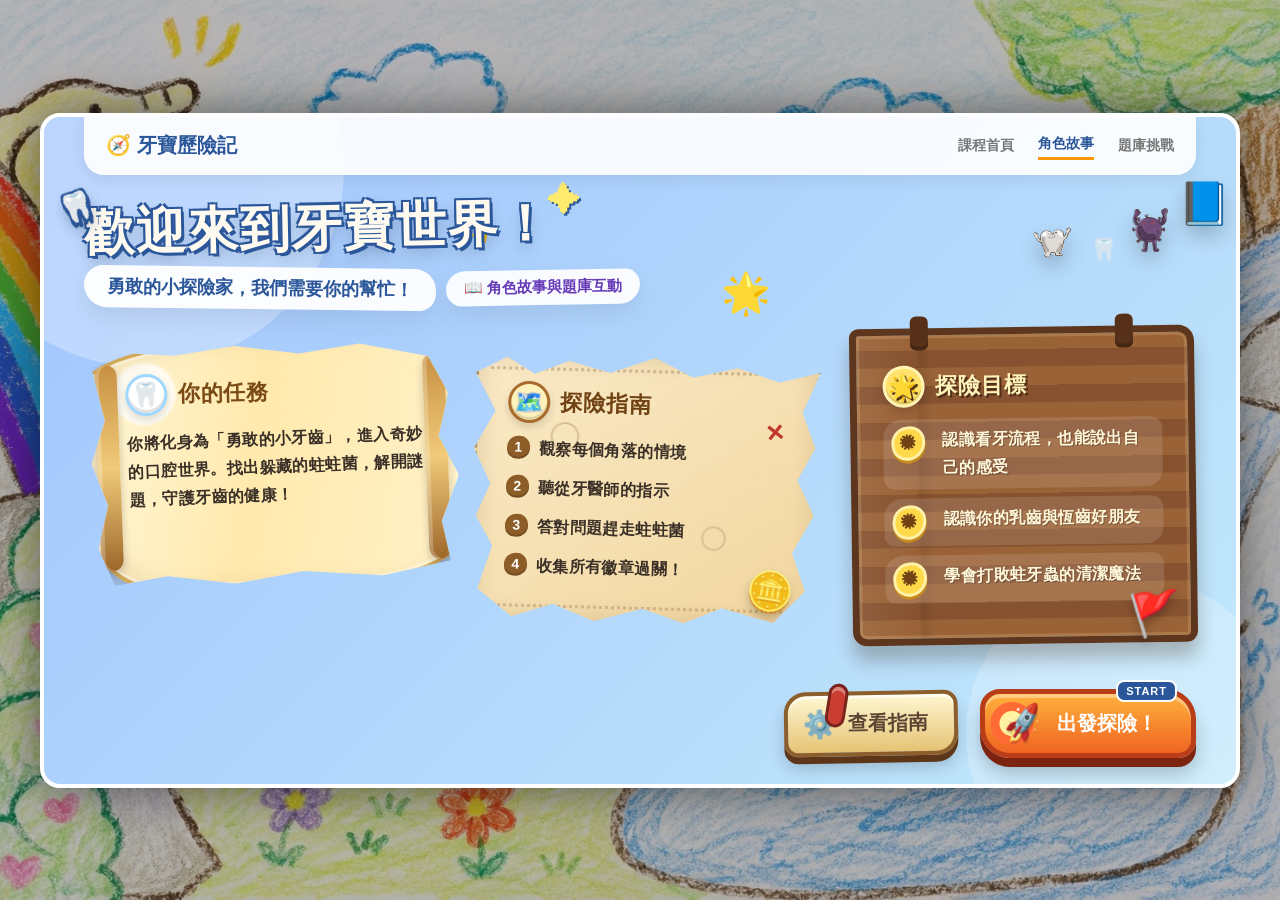
==== adventure/index.html @ c2471287 "Unify oral health lessons and original adventure game" ====
<!DOCTYPE html>
<html lang="zh-TW">
<head>
    <meta charset="UTF-8" />
    <meta name="viewport" content="width=device-width, initial-scale=1.0" />
    <title>牙寶歷險記｜角色故事與題庫</title>

    <style>
        :root {
            --bg-gradient-intro: linear-gradient(135deg, #a1c4fd 0%, #c2e9fb 100%);
            --bg-gradient-char: linear-gradient(to bottom, #87CEEB 0%, #E0F6FF 100%);
            --text-dark: #3b3027;
            --primary-orange: #ff9800;
            --shadow-soft: 0 10px 25px rgba(0,0,0,0.08);
        }

        * {
            box-sizing: border-box;
        }

        body {
            margin: 0;
            padding: 0;
            font-family: "Comic Sans MS", "Noto Sans TC", "微軟正黑體", Arial, sans-serif;
            background:
                linear-gradient(rgba(0,0,0,0.25), rgba(0,0,0,0.25)),
                url("首頁.png") center center / cover no-repeat fixed;
            min-height: 100vh;
            display: flex;
            justify-content: center;
            align-items: center;
        }

        .game-canvas {
            width: 100%;
            max-width: 1200px;
            aspect-ratio: 16 / 9;
            border-radius: 20px;
            box-shadow: 0 0 50px rgba(0,0,0,0.5);
            position: relative;
            overflow: hidden;
            border: 4px solid #fff;
            background: var(--bg-gradient-intro);
        }

        .screen {
            position: absolute;
            inset: 0;
            display: flex;
            flex-direction: column;
            transition: opacity 0.5s ease, transform 0.5s ease;
            opacity: 0;
            pointer-events: none;
            transform: scale(0.98);
        }

        .screen.active {
            opacity: 1;
            pointer-events: auto;
            transform: scale(1);
        }

        .top-nav {
            position: absolute;
            top: 0;
            left: 40px;
            right: 40px;
            height: 58px;
            background: rgba(255, 255, 255, 0.9);
            padding: 10px 22px;
            display: flex;
            justify-content: space-between;
            align-items: center;
            border-radius: 0 0 20px 20px;
            box-shadow: 0 4px 15px rgba(0,0,0,0.08);
            z-index: 30;
        }

        .nav-logo {
            font-size: 20px;
            font-weight: 900;
            color: #2b579a;
            display: flex;
            align-items: center;
            gap: 8px;
            white-space: nowrap;
        }

        .nav-links {
            display: flex;
            gap: 24px;
            font-weight: bold;
            color: #777;
            font-size: 14px;
            align-items: center;
            flex-wrap: wrap;
            justify-content: flex-end;
        }

        .nav-links a {
            cursor: pointer;
            transition: all 0.2s;
            padding: 4px 0;
            color: inherit;
            text-decoration: none;
        }

        .nav-links a:hover {
            color: var(--primary-orange);
            transform: translateY(-2px);
        }

        .nav-links a.active {
            color: #2b579a;
            border-bottom: 3px solid var(--primary-orange);
        }

        #screen-intro {
            padding: 0;
        }

        .content-layer {
            padding: 84px 40px 26px 40px;
            z-index: 1;
            display: flex;
            flex-direction: column;
            height: 100%;
            position: relative;
        }

        .deco {
            position: absolute;
            z-index: 0;
            pointer-events: none;
        }

        .bubble-1 {
            width: 400px;
            height: 400px;
            background: rgba(255,255,255,0.28);
            border-radius: 50%;
            top: -150px;
            left: -100px;
        }

        .bubble-2 {
            width: 320px;
            height: 320px;
            background: rgba(255,255,255,0.22);
            border-radius: 50%;
            bottom: -110px;
            right: -50px;
        }

        .star-1 {
            font-size: 30px;
            top: 14%;
            left: 35%;
            animation: blink 2s infinite;
        }

        .star-2 {
            font-size: 40px;
            top: 23%;
            right: 39%;
            animation: blink 3s infinite;
        }

        .tiny-tooth {
            position: absolute;
            font-size: 22px;
            opacity: 0.7;
            animation: float 4s ease-in-out infinite;
        }

        .tooth-a {
            left: 5%;
            top: 58%;
        }

        .tooth-b {
            right: 10%;
            top: 18%;
            animation-delay: .8s;
        }

        .hero-layout {
            display: flex;
            justify-content: space-between;
            align-items: flex-start;
            margin-bottom: 10px;
            margin-top: 0;
            position: relative;
            z-index: 2;
            gap: 20px;
        }

        .hero-text {
            flex: 1;
            position: relative;
            min-width: 0;
        }

        .hero-title {
            font-size: 50px;
            color: #fffaf0;
            margin: 0;
            font-weight: 900;
            letter-spacing: 2px;
            line-height: 1.08;
            transform: rotate(-1.2deg);
            text-shadow:
                3px 3px 0 #2b579a,
                -2px -2px 0 #2b579a,
                2px -2px 0 #2b579a,
                -2px 2px 0 #2b579a,
                0 8px 15px rgba(0,0,0,0.22);
            animation: titleWiggle 4s ease-in-out infinite;
            position: relative;
            display: inline-block;
            max-width: 100%;
        }

        .hero-title::before {
            content: "🦷";
            position: absolute;
            font-size: 28px;
            left: -24px;
            top: -14px;
            transform: rotate(-18deg);
            filter: drop-shadow(0 3px 0 #2b579a);
        }

        .hero-title::after {
            content: "✦";
            position: absolute;
            font-size: 32px;
            right: -30px;
            top: -12px;
            color: #ffeb6e;
            text-shadow: 2px 2px 0 #2b579a;
            animation: blink 1.6s infinite;
        }

        .hero-sub-wrap {
            display: flex;
            flex-wrap: wrap;
            gap: 10px;
            align-items: center;
            margin-top: 12px;
        }

        .hero-subtitle {
            display: inline-block;
            background-color: rgba(255,255,255,0.94);
            color: #2b579a;
            padding: 9px 23px;
            border-radius: 26px 30px 23px 32px;
            font-size: 18px;
            font-weight: 900;
            box-shadow: var(--shadow-soft);
            transform: rotate(0.7deg);
        }

        .time-badge {
            display: inline-flex;
            align-items: center;
            background-color: rgba(255,255,255,0.92);
            color: #673ab7;
            padding: 8px 18px;
            border-radius: 28px 22px 30px 24px;
            font-weight: 900;
            font-size: 15px;
            transform: rotate(-1deg);
            box-shadow: var(--shadow-soft);
        }

        .hero-characters {
            display: flex;
            align-items: flex-end;
            gap: 12px;
            position: relative;
            margin-top: -6px;
            flex-shrink: 0;
            min-width: 190px;
            justify-content: flex-end;
        }

        .hero-character-img {
            object-fit: contain;
            display: block;
            user-select: none;
            pointer-events: none;
            filter: drop-shadow(0 10px 10px rgba(0,0,0,0.22));
        }

        .char-owl {
            width: 76px;
            height: 76px;
            animation: float 4s ease-in-out infinite;
        }

        .char-boy {
            width: 92px;
            height: 92px;
            animation: float 3.5s ease-in-out infinite 0.5s;
        }

        .magic-book {
            position: absolute;
            right: -34px;
            top: -16px;
            font-size: 42px;
            animation: float 2.5s infinite;
            filter: drop-shadow(0 10px 10px rgba(0,0,0,0.2));
        }

        .cards-container {
            flex: 1;
            z-index: 2;
            position: relative;
            min-height: 270px;
        }

        .card {
            position: absolute;
            transition: transform 0.25s ease, filter 0.25s ease;
            color: var(--text-dark);
        }

        .card:hover {
            filter: brightness(1.03);
        }

        .card-header {
            display: flex;
            align-items: center;
            gap: 10px;
            font-size: 22px;
            font-weight: 900;
            margin-bottom: 12px;
            letter-spacing: 1px;
        }

        .icon {
            font-size: 24px;
            width: 42px;
            height: 42px;
            border-radius: 50%;
            display: flex;
            justify-content: center;
            align-items: center;
            box-shadow: inset 0 -3px 0 rgba(0,0,0,0.12), 0 4px 8px rgba(0,0,0,0.14);
            background: #fff9dd;
            flex-shrink: 0;
        }

        .card-text {
            font-size: 16px;
            color: var(--text-dark);
            line-height: 1.75;
            font-weight: 800;
            letter-spacing: 0.4px;
        }

        .game-list {
            padding-left: 0;
            margin: 0;
            list-style: none;
        }

        .game-list li {
            margin-bottom: 11px;
            display: flex;
            align-items: flex-start;
            gap: 9px;
        }

        .quest-scroll {
            left: 0;
            top: 18px;
            width: 34%;
            min-height: 250px;
            padding: 30px 32px 32px 40px;
            background:
                radial-gradient(circle at 16% 20%, rgba(255,255,255,0.75) 0 8%, transparent 9%),
                linear-gradient(100deg, #fff7d8 0%, #ffe9ad 45%, #fff2c8 100%);
            border: 4px solid #d2a85b;
            border-radius: 42% 18% 32% 20% / 18% 36% 20% 30%;
            box-shadow:
                0 13px 18px rgba(80,46,12,0.22),
                inset 0 0 0 3px rgba(255,255,255,0.35),
                inset 18px 0 20px rgba(141,87,24,0.12);
            clip-path: polygon(
                3% 10%, 10% 4%, 25% 6%, 41% 3%, 58% 7%, 74% 4%, 92% 10%,
                97% 25%, 94% 42%, 99% 58%, 94% 76%, 96% 92%, 78% 97%,
                57% 94%, 39% 98%, 21% 94%, 7% 97%, 3% 82%, 6% 65%,
                2% 48%, 6% 31%
            );
            transform: rotate(-2.2deg);
        }

        .quest-scroll:hover {
            transform: rotate(-2.2deg) translateY(-7px);
        }

        .quest-scroll::before,
        .quest-scroll::after {
            content: "";
            position: absolute;
            top: 18px;
            bottom: 18px;
            width: 22px;
            border-radius: 14px;
            background: linear-gradient(#c79042, #f1ca7a, #9d682b);
            box-shadow: inset 4px 0 rgba(255,255,255,0.25), 0 4px 8px rgba(0,0,0,0.2);
        }

        .quest-scroll::before {
            left: 10px;
        }

        .quest-scroll::after {
            right: 10px;
        }

        .quest-scroll .card-header {
            color: #7a4b15;
            transform: rotate(0.8deg);
        }

        .quest-scroll .icon {
            background: #ffffff;
            border: 3px solid #9fd8ff;
        }

        .map-card {
            left: 35%;
            top: 36px;
            width: 31%;
            min-height: 265px;
            padding: 26px 28px 28px 30px;
            background:
                linear-gradient(35deg, rgba(127,91,31,0.12) 1px, transparent 1px),
                linear-gradient(145deg, rgba(255,255,255,0.35), rgba(203,147,69,0.12)),
                #f7dfaa;
            background-size: 28px 28px, auto, auto;
            border: 3px dashed rgba(111,73,27,0.55);
            box-shadow:
                0 14px 18px rgba(74,45,16,0.22),
                inset 0 0 24px rgba(97,56,17,0.18);
            clip-path: polygon(
                0% 8%, 9% 2%, 17% 8%, 27% 3%, 39% 7%, 52% 1%,
                63% 8%, 76% 4%, 88% 9%, 100% 5%, 95% 20%, 99% 33%,
                94% 45%, 99% 58%, 93% 72%, 97% 86%, 88% 98%, 73% 93%,
                62% 99%, 50% 94%, 36% 99%, 24% 93%, 12% 98%, 2% 88%,
                6% 72%, 1% 61%, 5% 49%, 0% 36%, 6% 22%
            );
            transform: rotate(1.5deg);
        }

        .map-card:hover {
            transform: rotate(1.5deg) translateY(-7px);
        }

        .map-card::before {
            content: "";
            position: absolute;
            inset: 12px;
            background:
                radial-gradient(circle at 24% 28%, transparent 0 12px, rgba(89,52,21,0.28) 13px, transparent 15px),
                radial-gradient(circle at 72% 70%, transparent 0 10px, rgba(89,52,21,0.22) 11px, transparent 13px);
            border-top: 3px dotted rgba(95,58,27,0.25);
            border-bottom: 3px dotted rgba(95,58,27,0.22);
            pointer-events: none;
        }

        .map-card::after {
            content: "×";
            position: absolute;
            right: 32px;
            top: 54px;
            font-size: 30px;
            color: #c0392b;
            font-weight: 900;
            transform: rotate(-8deg);
        }

        .map-card .card-header {
            color: #704214;
        }

        .map-card .icon {
            background: #fff1bb;
            border: 3px solid #a66b2d;
        }

        .num-badge {
            background-color: #8d5d28;
            color: white;
            min-width: 23px;
            height: 23px;
            border-radius: 50% 45% 48% 42%;
            display: flex;
            justify-content: center;
            align-items: center;
            font-size: 14px;
            font-weight: 900;
            box-shadow: inset 0 -2px rgba(0,0,0,0.18);
            flex-shrink: 0;
            margin-top: 1px;
        }

        .deco-chest {
            position: absolute;
            bottom: 10px;
            right: 18px;
            font-size: 39px;
            filter: drop-shadow(0 5px 5px rgba(0,0,0,0.2));
            transform: rotate(8deg);
        }

        .goal-board {
            right: 0;
            top: 8px;
            width: 31%;
            min-height: 284px;
            padding: 30px 26px 26px 26px;
            background:
                linear-gradient(90deg, rgba(255,255,255,0.07), transparent 18%, rgba(0,0,0,0.08) 19%, transparent 23%),
                repeating-linear-gradient(
                    0deg,
                    #9a6237 0px,
                    #9a6237 18px,
                    #87522f 19px,
                    #87522f 36px
                );
            border: 7px solid #5d361d;
            border-radius: 9px 16px 11px 14px;
            box-shadow:
                0 15px 18px rgba(56,31,13,0.28),
                inset 0 0 0 3px rgba(255,224,166,0.18);
            transform: rotate(-0.8deg);
        }

        .goal-board:hover {
            transform: rotate(-0.8deg) translateY(-7px);
        }

        .goal-board::before,
        .goal-board::after {
            content: "";
            position: absolute;
            top: -19px;
            width: 18px;
            height: 34px;
            background: #563018;
            border-radius: 6px;
            box-shadow: inset 0 -4px rgba(0,0,0,0.22);
        }

        .goal-board::before {
            left: 54px;
        }

        .goal-board::after {
            right: 54px;
        }

        .goal-board .card-header {
            color: #fff3bc;
            text-shadow: 2px 2px 0 #4f2d17;
        }

        .goal-board .icon {
            background: #ffe16b;
            border: 3px solid #fff4b5;
        }

        .goal-board .card-text {
            color: #fff8db;
            text-shadow: 1px 1px 0 rgba(0,0,0,0.25);
        }

        .goal-board .game-list li {
            background: rgba(255,255,255,0.12);
            border-radius: 18px 12px 17px 11px;
            padding: 7px 8px;
            margin-bottom: 9px;
        }

        .star-bullet::before {
            content: "✹";
            color: #704214;
            background: #ffd94a;
            border: 3px solid #fff1a8;
            min-width: 28px;
            height: 28px;
            display: inline-flex;
            justify-content: center;
            align-items: center;
            border-radius: 50% 43% 55% 45%;
            margin-right: 8px;
            box-shadow: 0 3px 0 #c78b20;
            transform: rotate(-8deg);
            text-shadow: none;
            flex-shrink: 0;
        }

        .deco-flag {
            position: absolute;
            bottom: -2px;
            right: 8px;
            font-size: 42px;
            filter: drop-shadow(0 5px 5px rgba(0,0,0,0.28));
            transform: rotate(-9deg);
        }

        .action-area {
            display: flex;
            justify-content: flex-end;
            align-items: center;
            gap: 22px;
            margin-top: 8px;
            position: relative;
            z-index: 3;
        }

        .btn {
            border: none;
            cursor: pointer;
            font-weight: 900;
            font-size: 20px;
            transition: all 0.18s ease;
            font-family: inherit;
            position: relative;
        }

        .btn-secondary {
            color: #5c4534;
            padding: 15px 26px 15px 60px;
            border-radius: 22px 14px 22px 14px;
            background: linear-gradient(#fff7d2, #e5c374);
            border: 4px solid #8b5e2c;
            box-shadow:
                0 7px 0 #5d3518,
                0 12px 16px rgba(0,0,0,0.18),
                inset 0 3px rgba(255,255,255,0.7);
            transform: rotate(-1deg);
        }

        .btn-secondary::before {
            content: "⚙️";
            position: absolute;
            left: 15px;
            top: 50%;
            transform: translateY(-50%);
            font-size: 27px;
        }

        .btn-secondary::after {
            content: "";
            position: absolute;
            left: 39px;
            top: -12px;
            width: 14px;
            height: 38px;
            border-radius: 10px;
            background: #ca3e32;
            border: 3px solid #7a241d;
            box-shadow: inset 0 4px rgba(255,255,255,0.35);
            transform: rotate(10deg);
        }

        .btn-secondary:hover {
            transform: rotate(-1deg) translateY(-3px);
        }

        .btn-secondary:active {
            transform: rotate(-1deg) translateY(6px);
            box-shadow:
                0 1px 0 #5d3518,
                0 6px 8px rgba(0,0,0,0.16),
                inset 0 3px rgba(255,255,255,0.7);
        }

        .btn-primary {
            color: white;
            padding: 16px 34px 16px 72px;
            border-radius: 20px 30px 18px 30px;
            background:
                radial-gradient(circle at 27px 50%, #fff3a2 0 12px, #ff6b35 13px 21px, transparent 22px),
                linear-gradient(180deg, #ffb13b, #f06423);
            border: 5px solid #b93d17;
            box-shadow:
                0 9px 0 #7d2411,
                0 15px 18px rgba(0,0,0,0.22),
                inset 0 4px rgba(255,255,255,0.35);
            animation: launchPulse 2s infinite;
        }

        .btn-primary::before {
            content: "🚀";
            position: absolute;
            left: 18px;
            top: 50%;
            transform: translateY(-50%) rotate(-12deg);
            font-size: 32px;
            filter: drop-shadow(0 3px 0 rgba(0,0,0,0.15));
        }

        .btn-primary::after {
            content: "START";
            position: absolute;
            right: 14px;
            top: -14px;
            background: #2b579a;
            color: #fff;
            font-size: 11px;
            letter-spacing: 1px;
            padding: 3px 8px;
            border-radius: 8px;
            border: 2px solid #fff;
        }

        .btn-primary:active {
            transform: translateY(8px);
            box-shadow:
                0 1px 0 #7d2411,
                0 7px 10px rgba(0,0,0,0.2),
                inset 0 4px rgba(255,255,255,0.35);
        }

        /* ================= 角色介紹畫面 ================= */
        #screen-role-intro {
            background:
                radial-gradient(circle at 20% 20%, rgba(255,255,255,0.55), transparent 28%),
                linear-gradient(135deg, #b3e5fc 0%, #e1f5fe 55%, #fff8e1 100%);
            padding: 42px 46px 34px 46px;
            z-index: 4;
        }

        .role-page {
            width: 100%;
            height: 100%;
            position: relative;
            display: flex;
            flex-direction: column;
            gap: 18px;
        }

        .role-title-area {
            text-align: center;
            position: relative;
            z-index: 2;
        }

        .role-title {
            margin: 0;
            font-size: 44px;
            color: #fffdf2;
            font-weight: 900;
            letter-spacing: 2px;
            text-shadow:
                3px 3px 0 #245c9d,
                -2px -2px 0 #245c9d,
                2px -2px 0 #245c9d,
                -2px 2px 0 #245c9d,
                0 8px 14px rgba(0,0,0,0.18);
            transform: rotate(-1deg);
        }

        .role-subtitle {
            display: inline-block;
            margin-top: 8px;
            padding: 8px 22px;
            border-radius: 999px;
            background: rgba(255,255,255,0.92);
            color: #245c9d;
            font-weight: 900;
            box-shadow: var(--shadow-soft);
        }

        .role-board {
            flex: 1;
            display: grid;
            grid-template-columns: 1fr 1fr 1.05fr;
            gap: 18px;
            align-items: stretch;
            position: relative;
            z-index: 2;
        }

        .role-card {
            border-radius: 28px;
            padding: 22px 20px;
            position: relative;
            overflow: hidden;
            box-shadow: 0 14px 22px rgba(0,0,0,0.16);
            border: 5px solid rgba(255,255,255,0.9);
            display: flex;
            flex-direction: column;
            align-items: center;
            text-align: center;
            min-height: 310px;
        }

        .role-card-tooth {
            background:
                radial-gradient(circle at 18% 18%, rgba(255,255,255,0.9), transparent 24%),
                linear-gradient(160deg, #ffffff, #e3f2fd);
            transform: rotate(-1.2deg);
        }

        .role-card-bacteria {
            background:
                radial-gradient(circle at 18% 18%, rgba(255,255,255,0.55), transparent 24%),
                linear-gradient(160deg, #f3e5f5, #d7ccc8);
            transform: rotate(1.2deg);
        }

        .mission-card {
            background:
                linear-gradient(90deg, rgba(255,255,255,0.09), transparent 18%, rgba(0,0,0,0.08) 19%, transparent 23%),
                repeating-linear-gradient(
                    0deg,
                    #9a6237 0px,
                    #9a6237 18px,
                    #87522f 19px,
                    #87522f 36px
                );
            color: #fff8db;
            border: 7px solid #5d361d;
            border-radius: 14px 20px 14px 20px;
            padding: 22px 22px;
            box-shadow:
                0 15px 18px rgba(56,31,13,0.28),
                inset 0 0 0 3px rgba(255,224,166,0.18);
        }

        .role-img-wrap {
            width: 135px;
            height: 135px;
            border-radius: 50%;
            background: rgba(255,255,255,0.88);
            display: flex;
            align-items: center;
            justify-content: center;
            box-shadow: inset 0 -5px 0 rgba(0,0,0,0.08), 0 8px 14px rgba(0,0,0,0.16);
            margin-bottom: 12px;
        }

        .role-img-wrap img {
            width: 86%;
            height: 86%;
            object-fit: contain;
            display: block;
            filter: drop-shadow(0 8px 8px rgba(0,0,0,0.18));
        }

        .role-name {
            font-size: 28px;
            font-weight: 900;
            color: #245c9d;
            margin-bottom: 8px;
        }

        .role-card-bacteria .role-name {
            color: #6d3c79;
        }

        .role-tag {
            display: inline-block;
            padding: 6px 14px;
            border-radius: 999px;
            background: #ffcc4d;
            color: #5d3518;
            font-weight: 900;
            margin-bottom: 12px;
            box-shadow: 0 4px 0 #c78b20;
        }

        .role-desc {
            margin: 0;
            color: #3b3027;
            font-size: 17px;
            font-weight: 800;
            line-height: 1.65;
        }

        .mission-title {
            margin: 0 0 12px 0;
            font-size: 28px;
            font-weight: 900;
            color: #fff3bc;
            text-shadow: 2px 2px 0 #4f2d17;
            display: flex;
            align-items: center;
            justify-content: center;
            gap: 8px;
        }

        .mission-text {
            font-size: 16px;
            line-height: 1.75;
            font-weight: 800;
            text-shadow: 1px 1px 0 rgba(0,0,0,0.22);
        }

        .mission-list {
            list-style: none;
            padding: 0;
            margin: 12px 0 0 0;
        }

        .mission-list li {
            margin-bottom: 9px;
            background: rgba(255,255,255,0.14);
            border-radius: 18px 12px 17px 11px;
            padding: 8px 10px;
            font-weight: 900;
            display: flex;
            gap: 8px;
            align-items: flex-start;
        }

        .mission-list li::before {
            content: "✓";
            min-width: 24px;
            height: 24px;
            background: #ffeb6e;
            color: #704214;
            border-radius: 50%;
            display: inline-flex;
            align-items: center;
            justify-content: center;
            box-shadow: 0 3px 0 #c78b20;
            text-shadow: none;
        }

        .role-action {
            display: flex;
            justify-content: center;
            align-items: center;
            margin-top: 4px;
        }

        .btn-role-start {
            color: white;
            padding: 16px 42px 16px 74px;
            border-radius: 24px 34px 22px 34px;
            background:
                radial-gradient(circle at 28px 50%, #fff3a2 0 12px, #ff6b35 13px 21px, transparent 22px),
                linear-gradient(180deg, #42a5f5, #1565c0);
            border: 5px solid #0d47a1;
            box-shadow:
                0 9px 0 #08306f,
                0 15px 18px rgba(0,0,0,0.22),
                inset 0 4px rgba(255,255,255,0.35);
            font-size: 22px;
            font-weight: 900;
            cursor: pointer;
            position: relative;
            font-family: inherit;
            transition: all 0.15s ease;
        }

        .btn-role-start::before {
            content: "🦷";
            position: absolute;
            left: 20px;
            top: 50%;
            transform: translateY(-50%);
            font-size: 32px;
            filter: drop-shadow(0 3px 0 rgba(0,0,0,0.15));
        }

        .btn-role-start:hover {
            transform: translateY(-3px);
        }

        .btn-role-start:active {
            transform: translateY(7px);
            box-shadow:
                0 1px 0 #08306f,
                0 7px 10px rgba(0,0,0,0.2),
                inset 0 4px rgba(255,255,255,0.35);
        }

        .role-deco-1 {
            position: absolute;
            left: 28px;
            bottom: 32px;
            font-size: 38px;
            animation: float 4s ease-in-out infinite;
            opacity: 0.8;
        }

        .role-deco-2 {
            position: absolute;
            right: 32px;
            top: 72px;
            font-size: 34px;
            animation: blink 2s infinite;
        }

        /* ================= 對話畫面 ================= */
        #screen-character {
            background: var(--bg-gradient-char);
            z-index: 2;
            padding: 40px;
        }

        .stage-area {
            flex: 1;
            position: relative;
            display: flex;
            justify-content: space-around;
            align-items: flex-end;
            padding-bottom: 20px;
        }

        .sprite {
            position: relative;
            display: flex;
            flex-direction: column;
            align-items: center;
        }

        .sprite-img {
            width: 250px;
            height: 250px;
            background: #ccc;
            border-radius: 20px;
            display: flex;
            justify-content: center;
            align-items: center;
            font-size: 80px;
            box-shadow: 0 10px 20px rgba(0,0,0,0.2);
            border: 6px solid white;
            overflow: hidden;
        }

        .tooth-img {
            background-color: #fff;
            border-color: #4fc3f7;
            animation: float 3s ease-in-out infinite;
        }

        .bacteria-img {
            background-color: #d7ccc8;
            border-color: #8d6e63;
            animation: shake 2s infinite;
        }

        .stage-character-img {
            width: 88%;
            height: 88%;
            object-fit: contain;
            display: block;
            filter: drop-shadow(0 8px 8px rgba(0,0,0,0.18));
            pointer-events: none;
            user-select: none;
        }

        .sprite-name {
            background: #333;
            color: white;
            padding: 5px 20px;
            border-radius: 20px;
            font-weight: bold;
            font-size: 24px;
            margin-top: -20px;
            z-index: 2;
            border: 3px solid #fff;
        }

        .dialogue-area {
            height: 35%;
            background: rgba(0, 0, 0, 0.75);
            border-top: 6px solid #fff;
            padding: 30px;
            position: relative;
            display: flex;
            flex-direction: column;
            cursor: pointer;
        }

        .speaker-name {
            position: absolute;
            top: -35px;
            left: 40px;
            background: #ff9800;
            color: white;
            font-size: 28px;
            font-weight: bold;
            padding: 10px 30px;
            border-radius: 15px 15px 0 0;
            border: 4px solid #fff;
            border-bottom: none;
        }

        .dialogue-text {
            color: white;
            font-size: 30px;
            font-weight: bold;
            line-height: 1.6;
            flex: 1;
            text-shadow: 2px 2px 4px rgba(0,0,0,0.5);
        }

        .next-indicator {
            align-self: flex-end;
            font-size: 28px;
            color: #ffeb3b;
            animation: blink 1s infinite;
            display: none;
        }

        @keyframes float {
            0%, 100% {
                transform: translateY(0);
            }
            50% {
                transform: translateY(-15px);
            }
        }

        @keyframes shake {
            0%, 100% {
                transform: translateX(0);
            }
            25% {
                transform: translateX(-5px) rotate(-5deg);
            }
            75% {
                transform: translateX(5px) rotate(5deg);
            }
        }

        @keyframes blink {
            0%, 100% {
                opacity: 1;
            }
            50% {
                opacity: 0;
            }
        }

        @keyframes titleWiggle {
            0%, 100% { transform: rotate(-1.2deg) translateY(0); }
            50% { transform: rotate(1deg) translateY(-8px); }
        }

        @keyframes launchPulse {
            0%, 100% { transform: scale(1) rotate(0deg); }
            50% { transform: scale(1.04) rotate(0.4deg); }
        }

        @media (max-width: 1100px) {
            .hero-title { font-size: 44px; }
            .char-owl { width: 66px; height: 66px; }
            .char-boy { width: 82px; height: 82px; }
            .card-text { font-size: 15px; }

            .role-title {
                font-size: 38px;
            }

            .role-board {
                gap: 12px;
            }

            .role-desc,
            .mission-text {
                font-size: 15px;
            }

            .role-name,
            .mission-title {
                font-size: 24px;
            }

            .role-img-wrap {
                width: 110px;
                height: 110px;
            }
        }

        @media (max-width: 900px) {
            .top-nav {
                left: 20px; right: 20px;
                height: 54px; padding: 8px 16px;
            }

            .nav-links { gap: 14px; font-size: 12px; }
            .content-layer { padding: 76px 22px 20px 22px; }
            .hero-title { font-size: 38px; }
            .hero-subtitle, .time-badge { font-size: 14px; }
            .cards-container { min-height: 250px; }
            .card-header { font-size: 18px; }
            .card-text { font-size: 13px; line-height: 1.6; }
            .quest-scroll, .map-card, .goal-board { min-height: auto; padding: 22px 18px; }
            .action-area { gap: 12px; }
            .btn { font-size: 16px; }
            .char-owl { width: 56px; height: 56px; }
            .char-boy { width: 70px; height: 70px; }
            .sprite-img { width: 190px; height: 190px; }

            #screen-role-intro {
                padding: 28px 22px 24px 22px;
            }

            .role-title {
                font-size: 30px;
            }

            .role-subtitle {
                font-size: 13px;
            }

            .role-board {
                grid-template-columns: 1fr;
                overflow-y: auto;
                padding-right: 4px;
            }

            .role-card {
                min-height: auto;
            }

            .btn-role-start {
                font-size: 16px;
                padding: 12px 26px 12px 56px;
            }

            .btn-role-start::before {
                font-size: 24px;
                left: 18px;
            }
        }
    </style>
</head>

<body>
    <div class="game-canvas">

        <nav class="top-nav">
            <div class="nav-logo">🧭 牙寶歷險記</div>
            <div class="nav-links">
                <a href="../">課程首頁</a>
                <a class="active" href="./" aria-current="page">角色故事</a>
                <a href="game.html">題庫挑戰</a>
            </div>
        </nav>

        <div id="screen-intro" class="screen active">
            <div class="deco bubble-1"></div>
            <div class="deco bubble-2"></div>
            <div class="deco star-1">✨</div>
            <div class="deco star-2">🌟</div>
            <div class="deco tiny-tooth tooth-a">🦷</div>
            <div class="deco tiny-tooth tooth-b">🦷</div>

            <div class="content-layer">

                <div class="hero-layout">
                    <div class="hero-text">
                        <h1 class="hero-title">歡迎來到牙寶世界！</h1>
                        <div class="hero-sub-wrap">
                            <div class="hero-subtitle">勇敢的小探險家，我們需要你的幫忙！</div>
                            <div class="time-badge">📖 角色故事與題庫互動</div>
                        </div>
                    </div>

                    <div class="hero-characters">
                        <img src="牙齒笑臉.png" alt="牙齒笑臉" class="hero-character-img char-owl">
                        <img src="細菌.png" alt="細菌" class="hero-character-img char-boy">
                        <div class="magic-book">📘</div>
                    </div>
                </div>

                <div class="cards-container">
                    <div class="card quest-scroll">
                        <div class="card-header">
                            <div class="icon">🦷</div>你的任務
                        </div>
                        <div class="card-text">
                            你將化身為「勇敢的小牙齒」，進入奇妙的口腔世界。找出躲藏的蛀蛀菌，解開謎題，守護牙齒的健康！
                        </div>
                    </div>

                    <div class="card map-card">
                        <div class="card-header">
                            <div class="icon">🗺️</div>探險指南
                        </div>
                        <div class="card-text">
                            <ul class="game-list">
                                <li><span class="num-badge">1</span> 觀察每個角落的情境</li>
                                <li><span class="num-badge">2</span> 聽從牙醫師的指示</li>
                                <li><span class="num-badge">3</span> 答對問題趕走蛀蛀菌</li>
                                <li><span class="num-badge">4</span> 收集所有徽章過關！</li>
                            </ul>
                        </div>
                        <div class="deco-chest">🪙</div>
                    </div>

                    <div class="card goal-board">
                        <div class="card-header">
                            <div class="icon">🌟</div>探險目標
                        </div>
                        <div class="card-text">
                            <ul class="game-list">
                                <li class="star-bullet">認識看牙流程，也能說出自己的感受</li>
                                <li class="star-bullet">認識你的乳齒與恆齒好朋友</li>
                                <li class="star-bullet">學會打敗蛀牙蟲的清潔魔法</li>
                            </ul>
                        </div>
                        <div class="deco-flag">🚩</div>
                    </div>
                </div>

                <div class="action-area">
                    <button class="btn btn-secondary" onclick="showGuide()">查看指南</button>
                    <button class="btn btn-primary" onclick="startGame()">出發探險！</button>
                </div>
            </div>
        </div>

        <div id="screen-role-intro" class="screen">
            <div class="role-page">
                <div class="role-deco-1">🪥</div>
                <div class="role-deco-2">✨</div>

                <div class="role-title-area">
                    <h2 class="role-title">角色介紹：你是勇敢的小牙齒！</h2>
                    <div class="role-subtitle">先認識你的角色與任務，再開始口腔世界的冒險</div>
                </div>

                <div class="role-board">
                    <div class="role-card role-card-tooth">
                        <div class="role-img-wrap">
                            <img src="牙齒笑臉.png" alt="小牙齒">
                        </div>
                        <div class="role-name">勇敢小牙齒</div>
                        <div class="role-tag">你要扮演的角色</div>
                        <p class="role-desc">
                            你是一顆愛乾淨、很勇敢的小牙齒。你的任務是守護口腔世界，保持牙齒亮晶晶，不讓蛀蛀菌有機會搗亂。
                        </p>
                    </div>

                    <div class="role-card role-card-bacteria">
                        <div class="role-img-wrap">
                            <img src="細菌.png" alt="蛀蛀菌">
                        </div>
                        <div class="role-name">蛀蛀菌</div>
                        <div class="role-tag">你要小心的對手</div>
                        <p class="role-desc">
                            蛀蛀菌最喜歡躲在沒有刷乾淨的牙齒角落。如果牙齒沒有好好清潔，蛀蛀菌就會開始破壞牙齒。
                        </p>
                    </div>

                    <div class="mission-card">
                        <h3 class="mission-title">🎯 任務目的</h3>
                        <div class="mission-text">
                            這次冒險不是只有玩遊戲，你會在任務中認識牙齒與細菌，學會怎麼保護自己的牙齒。
                        </div>
                        <ul class="mission-list">
                            <li>知道為什麼每天都要清潔牙齒</li>
                            <li>了解細菌和蛀牙可能怎麼出現</li>
                            <li>學會用正確方法保護口腔健康</li>
                            <li>完成挑戰，幫小牙齒趕走蛀蛀菌</li>
                        </ul>
                    </div>
                </div>

                <div class="role-action">
                    <button class="btn-role-start" onclick="beginDialogue()">我準備好了，開始任務！</button>
                </div>
            </div>
        </div>

        <div id="screen-character" class="screen">
            <div class="stage-area">
                <div class="sprite">
                    <div class="sprite-img tooth-img">
                        <img src="牙齒笑臉.png" alt="小牙齒" class="stage-character-img">
                    </div>
                    <div class="sprite-name">小牙齒</div>
                </div>

                <div class="sprite" id="bacteria-sprite" style="opacity: 0; transition: opacity 1s;">
                    <div class="sprite-img bacteria-img">
                        <img src="細菌.png" alt="蛀蛀菌" class="stage-character-img">
                    </div>
                    <div class="sprite-name">蛀蛀菌</div>
                </div>
            </div>

            <div class="dialogue-area" onclick="nextLine()">
                <div class="speaker-name" id="speaker">旁白</div>
                <div class="dialogue-text" id="dialogue"></div>
                <div class="next-indicator" id="next-arrow">▼ 點擊繼續</div>
            </div>
        </div>

    </div>

    <script>
        function showGuide() {
            alert(
                "【探險指南說明】\n\n" +
                "1. 點擊「出發探險！」按鈕後，會先認識角色與任務。\n" +
                "2. 了解你扮演的小牙齒與蛀蛀菌後，會進入故事對話。\n" +
                "3. 遇到角色時，只要點擊底部的「對話框」就可以推進故事。\n" +
                "4. 對話結束後會進入題庫挑戰，完成任務守護牙齒！\n\n" +
                "準備好就開始吧！"
            );
        }

        const story = [
            { who: "系統提示", text: "探險家，歡迎來到口腔世界！" },
            { who: "小牙齒", text: "你好！我是一顆愛乾淨、勇敢的小牙齒，我每天都洗得亮晶晶的！" },
            { who: "系統提示", text: "（突然，角落傳來奇怪的聲音...）", action: "showBadGuy" },
            { who: "蛀蛀菌", text: "嘿嘿嘿...我是蛀蛀菌！我最喜歡躲在沒刷乾淨的死角作怪了！" },
            { who: "小牙齒", text: "哎呀！這顆小牙齒快被蛀蛀菌佔領了！探險家，快來幫幫我！" },
            { who: "韋登醫師", text: "有疑問就告訴我，我會陪你慢慢了解看牙和清潔牙齒的方法。準備好接受挑戰了嗎？" }
        ];

        let step = 0;
        let typing = false;
        let timer;

        function startGame() {
            const topNav = document.querySelector('.top-nav');
            const introScreen = document.getElementById('screen-intro');
            const roleIntroScreen = document.getElementById('screen-role-intro');

            topNav.style.display = 'none';
            introScreen.classList.remove('active');
            roleIntroScreen.classList.add('active');
        }

        function beginDialogue() {
            const roleIntroScreen = document.getElementById('screen-role-intro');
            const characterScreen = document.getElementById('screen-character');
            const badGuy = document.getElementById('bacteria-sprite');

            roleIntroScreen.classList.remove('active');
            characterScreen.classList.add('active');

            step = 0;
            typing = false;
            clearInterval(timer);

            if (badGuy) {
                badGuy.style.opacity = "0";
            }

            setTimeout(() => {
                playStory();
            }, 500);
        }

        function playStory() {
            if (step >= story.length) {
                showC3Game();
                return;
            }

            const line = story[step];
            const speakerName = document.getElementById('speaker');
            const box = document.getElementById('dialogue');
            const arrow = document.getElementById('next-arrow');
            const badGuy = document.getElementById('bacteria-sprite');

            speakerName.innerText = line.who;
            box.innerText = "";
            arrow.style.display = "none";
            typing = true;

            if (line.action === "showBadGuy" && badGuy) {
                badGuy.style.opacity = "1";
            }

            let i = 0;
            clearInterval(timer);

            timer = setInterval(() => {
                box.innerText += line.text.charAt(i);
                i++;

                if (i >= line.text.length) {
                    clearInterval(timer);
                    typing = false;
                    arrow.style.display = "block";
                }
            }, 50);
        }

        function nextLine() {
            const box = document.getElementById('dialogue');
            const arrow = document.getElementById('next-arrow');

            if (typing) {
                clearInterval(timer);
                box.innerText = story[step].text;
                typing = false;
                arrow.style.display = "block";
                return;
            }

            step++;

            if (step >= story.length) {
                showC3Game();
                return;
            }

            playStory();
        }

        function showC3Game() {
            window.location.href = "game.html";
        }
    </script>
</body>
</html>
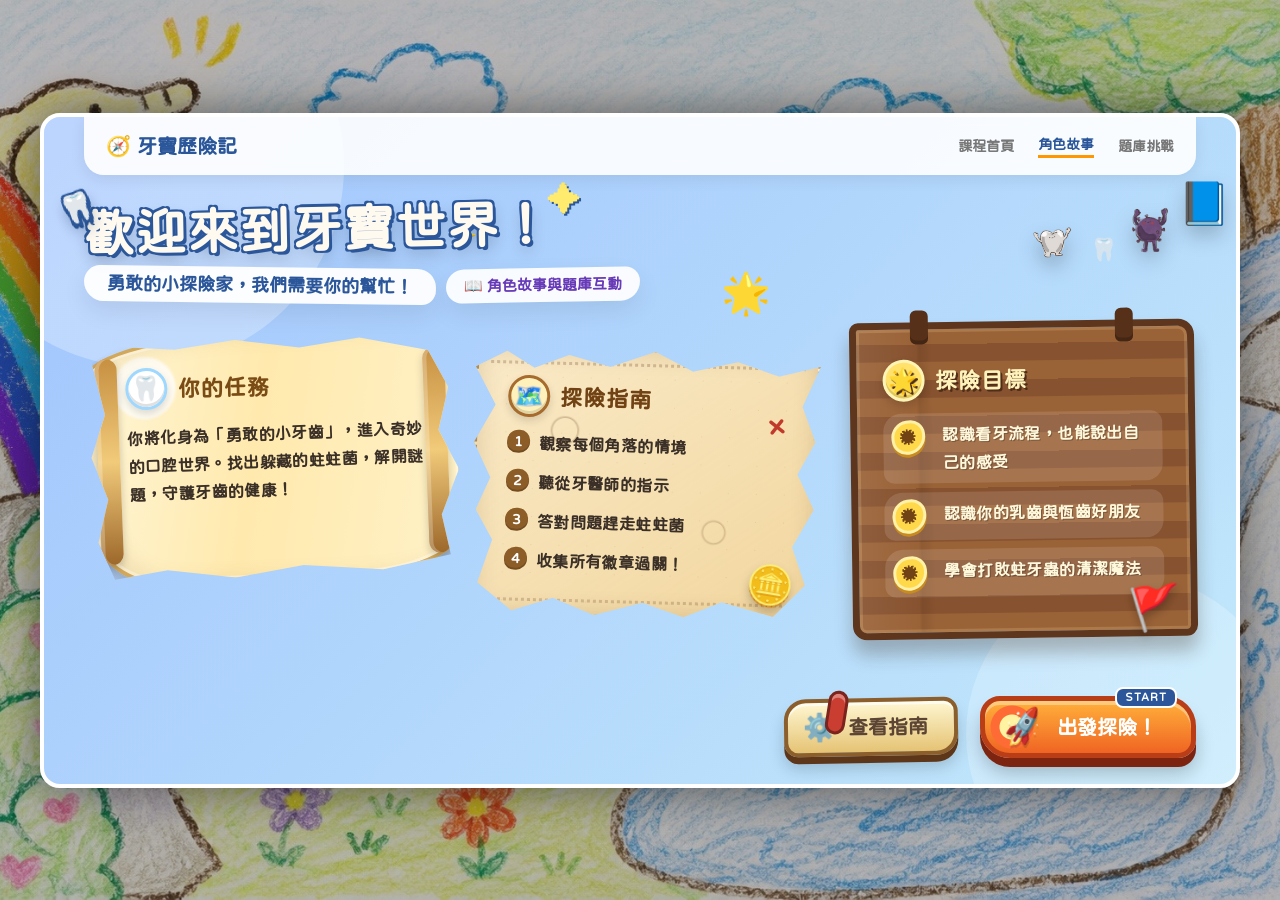
==== commit 3a424994: "Use jf open Huninn font across learning site" ====
--- a/adventure/index.html
+++ b/adventure/index.html
@@ -1240,6 +1240,7 @@
             }
         }
     </style>
+    <link rel="stylesheet" href="../assets/fonts.css" />
 </head>
 
 <body>
--- a/assets/fonts.css
+++ b/assets/fonts.css
@@ -0,0 +1,47 @@
+/* jf open 粉圓 2.1 — justfont, SIL Open Font License 1.1.
+   License text: OFL-LICENSE.txt */
+@font-face {
+  font-family: "jf open 粉圓";
+  src: url("./jf-openhuninn-2.1.ttf") format("truetype");
+  font-style: normal;
+  font-weight: 400;
+  font-display: swap;
+}
+
+:root {
+  --site-font: "jf open 粉圓", "Noto Sans TC", "Microsoft JhengHei", "PingFang TC", "Heiti TC", sans-serif;
+}
+
+body,
+button,
+input,
+select,
+textarea {
+  font-family: var(--site-font);
+}
+
+/* Keep the children's learning pages comfortably readable without changing
+   their fixed-viewport navigation or interaction behaviour. */
+html.lesson-site { font-size: 17px; }
+html.lesson-site body { font-size: 18px; }
+html.lesson-site .eyebrow,
+html.lesson-site .num,
+html.lesson-site .unit-label,
+html.lesson-site .step-caption,
+html.lesson-site .source-links,
+html.lesson-site .act-label,
+html.lesson-site .progress-step,
+html.lesson-site .progress-dot,
+html.lesson-site .progress-count {
+  font-size: max(0.85rem, 14px);
+}
+
+html.lesson-site .restart { font-size: 16px; }
+
+button,
+.button-link,
+.top-link,
+.restart,
+.progress-step {
+  overflow-wrap: anywhere;
+}
